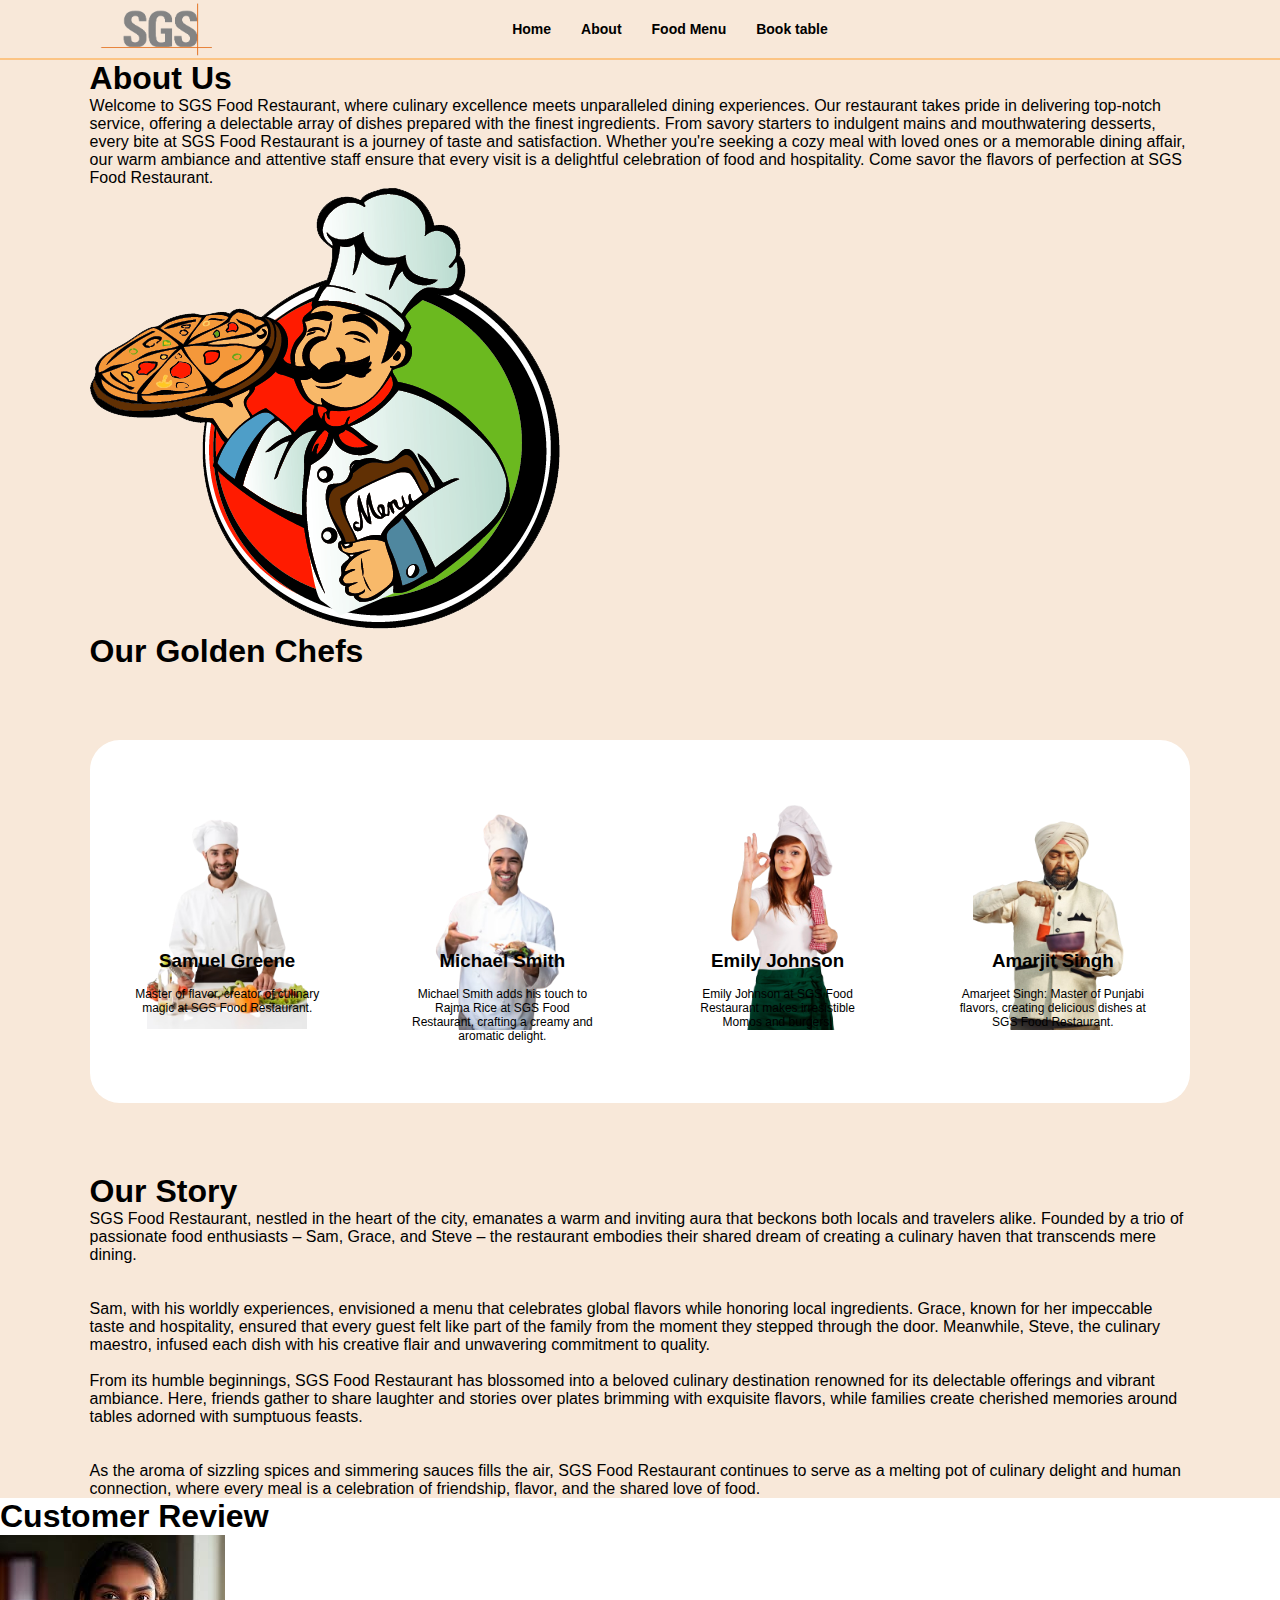
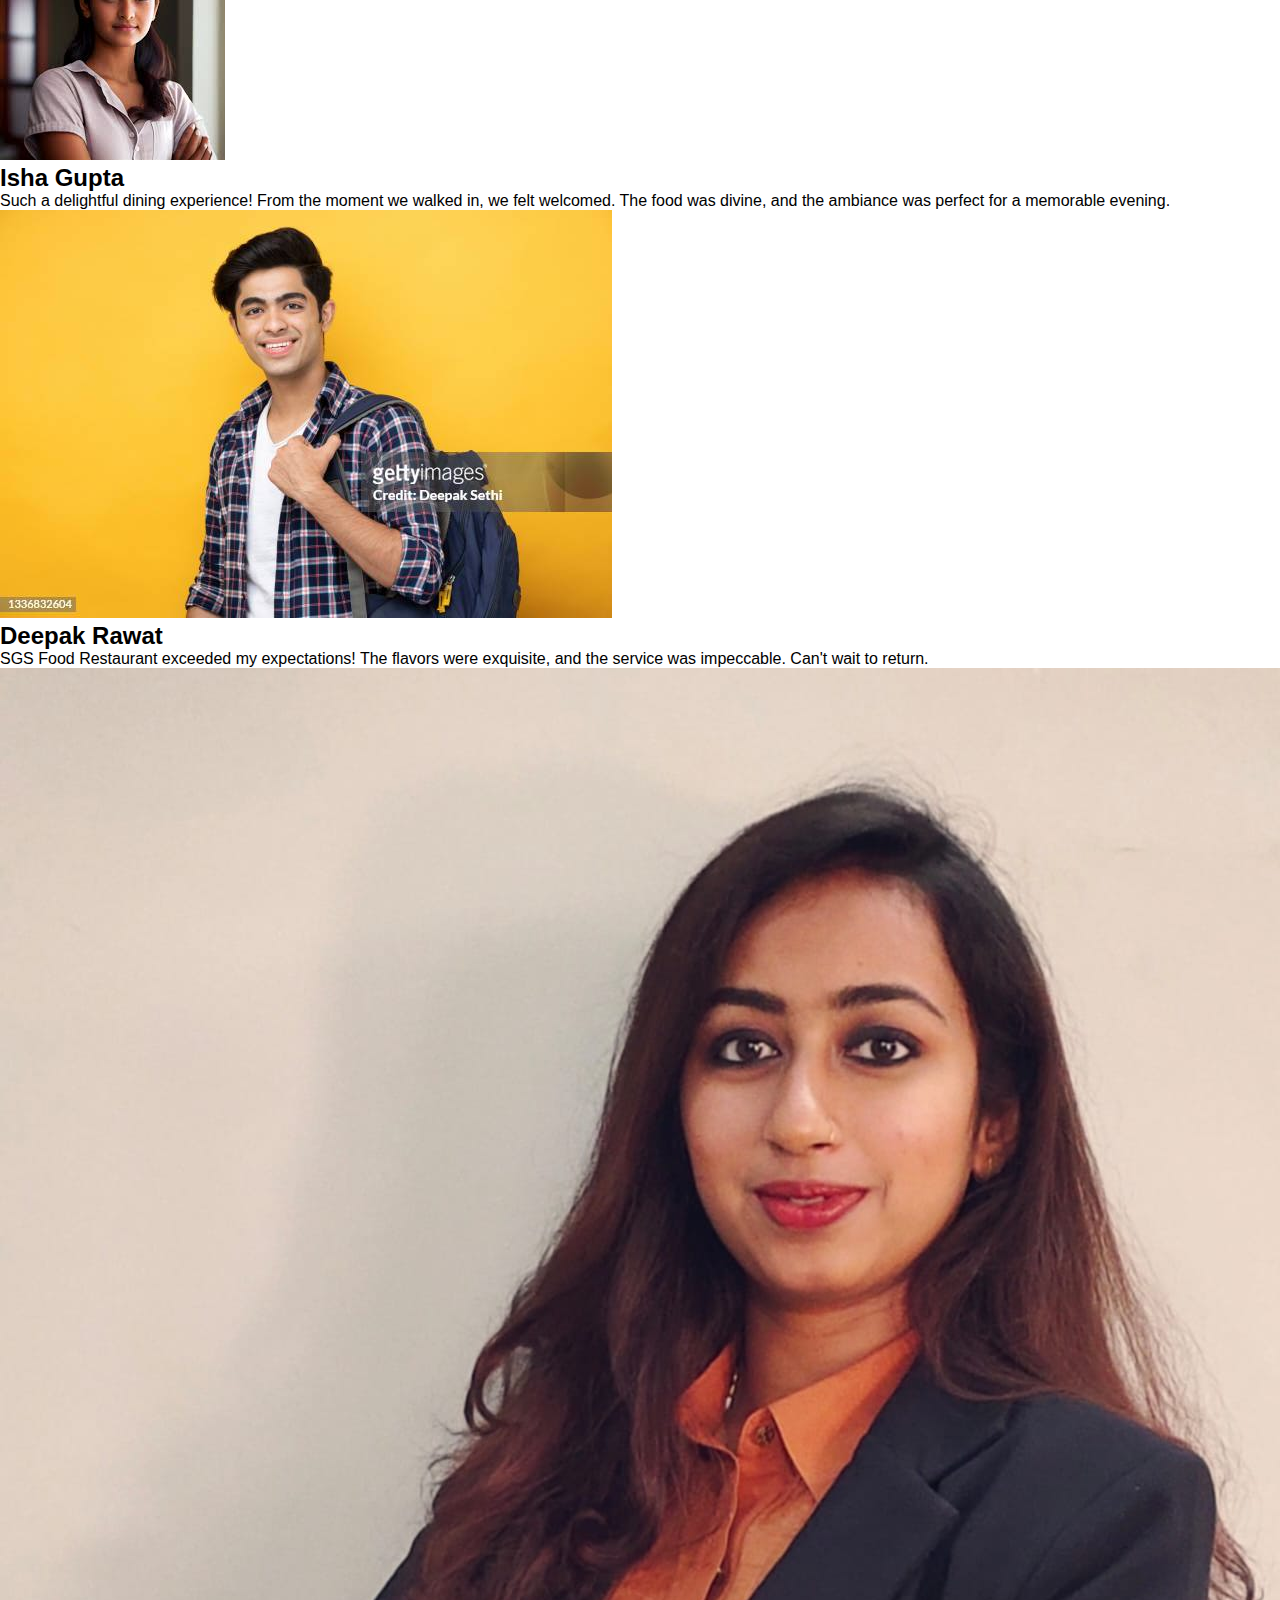
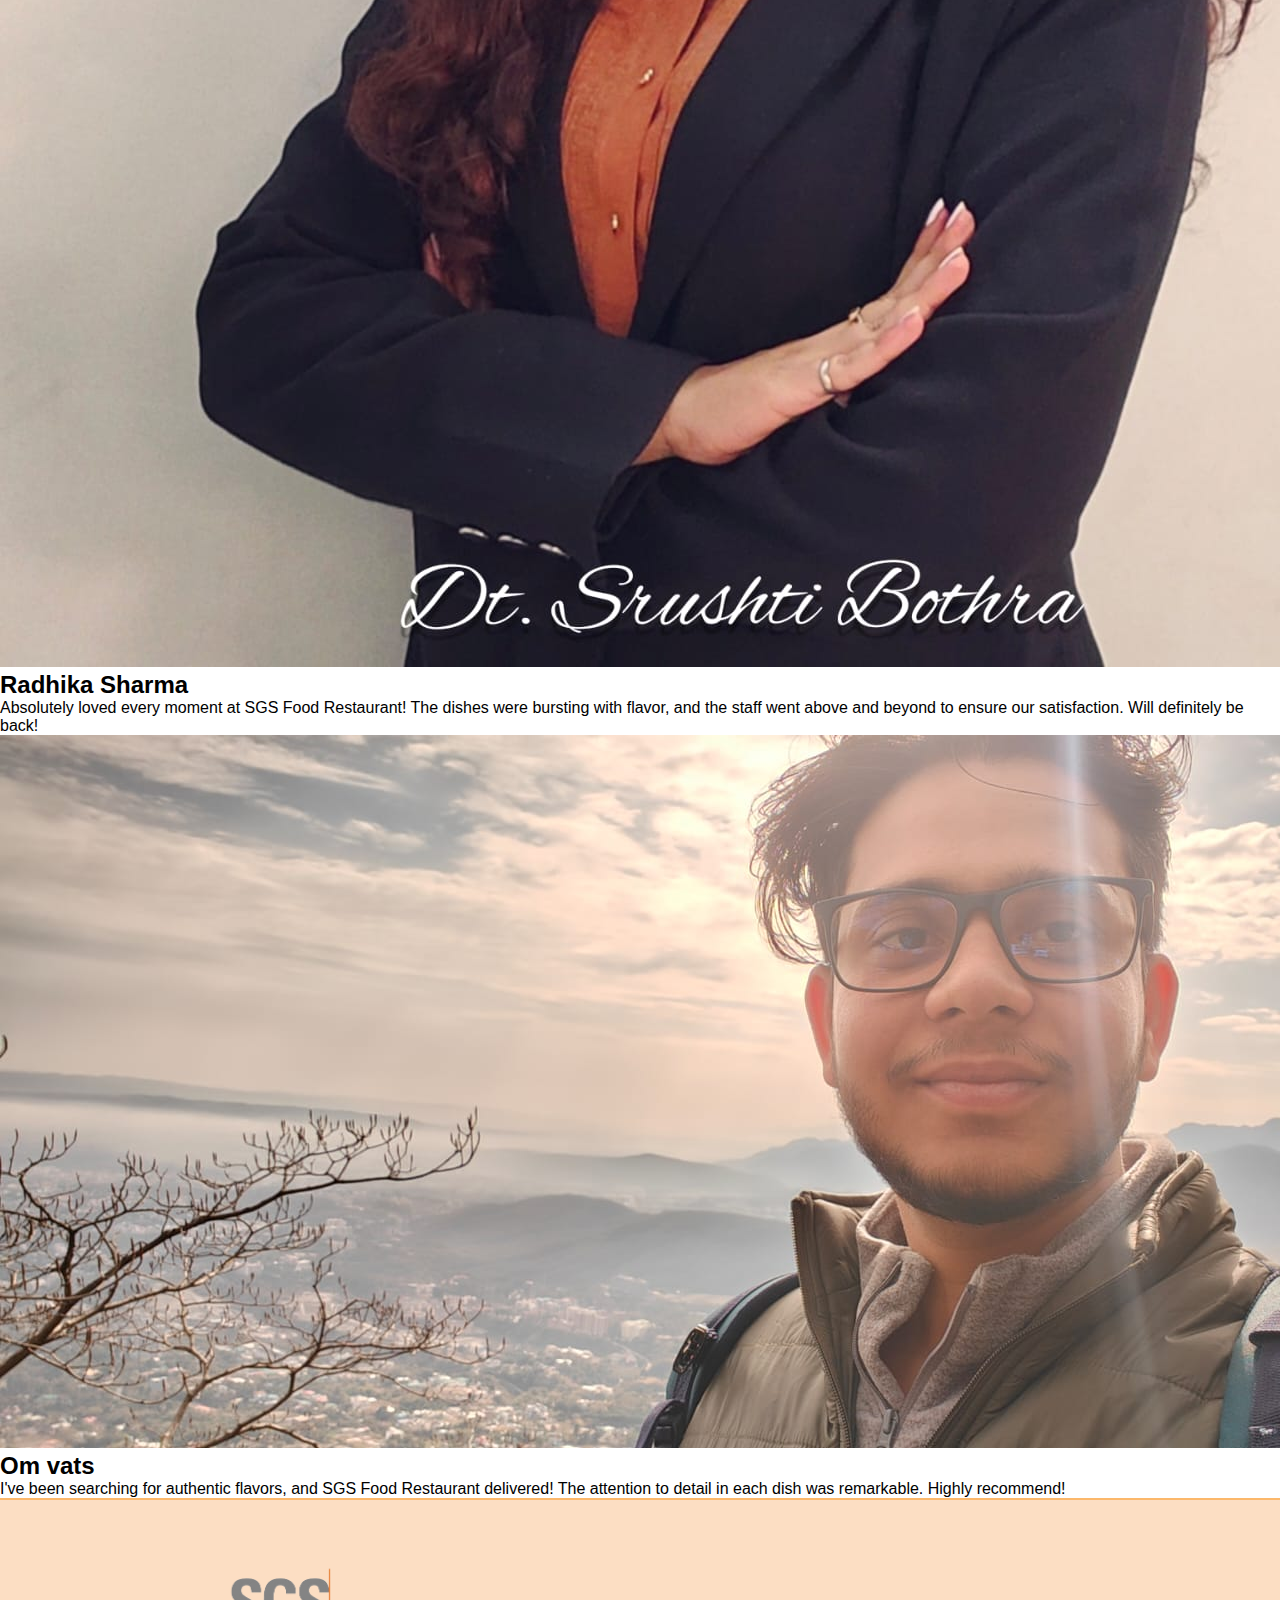
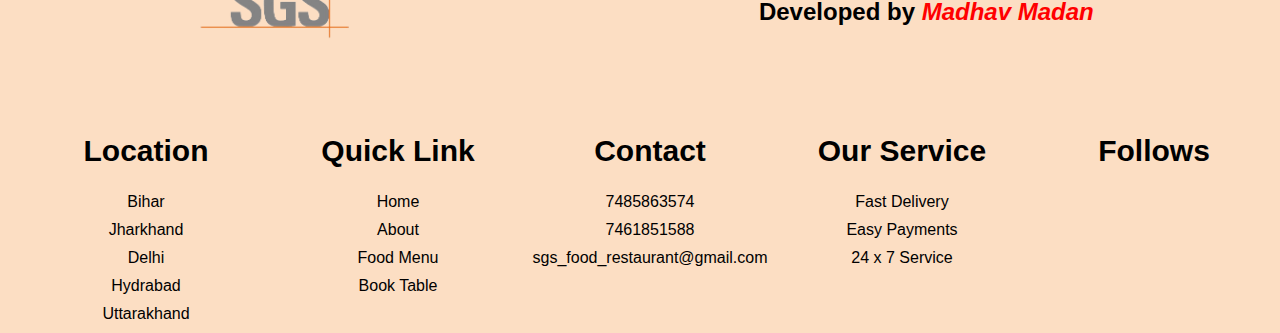
==== About.html @ a0135ab6 "Create About.html" ====
<!DOCTYPE html>
<html lang="en">

<head>
    <link rel="shortcut icon" href="../images/logo1.png" type="image/x-icon">
    <link rel="stylesheet" href="https://cdnjs.cloudflare.com/ajax/libs/font-awesome/6.1.1/css/all.min.css" integrity="sha512-KfkfwYDsLkIlwQp6LFnl8zNdLGxu9YAA1QvwINks4PhcElQSvqcyVLLD9aMhXd13uQjoXtEKNosOWaZqXgel0g==" crossorigin="anonymous" referrerpolicy="no-referrer"
    />
    <link rel="stylesheet" href="style.css">
    <link rel="stylesheet" href="About.css">
    <meta charset="UTF-8">
    <meta http-equiv="X-UA-Compatible" content="IE=edge">
    <meta name="viewport" content="width=device-width, initial-scale=1.0">
    <title>Food Website | About</title>
</head>

<body>
    <!--Header for laptop (start)-->
    <header>
        <div class="header">

            <!--Sign up/Sign in Form-->
            <div class="sign">
                <div class="sign-box">
                    <div class="bar">
                        <i class="fa-solid fa-xmark" id="x-sign-mb"></i>
                    </div>
                    <!-- sign up form  -->
                    <div class="signup">
                        <h3>Sign Up</h3>
                        <form action="#">
                            <label for="fullname">Enter Full Name</label></br>
                            <input type="text" placeholder="Full Name" name="fullname" id=""></br>
                            <label for="email">Enter E-mail</label></br>
                            <input type="email" placeholder="E-mail" name="email" id=""></br>
                            <label for="password">Create Password</label></br>
                            <input type="password" placeholder="Password" name="password" id=""></br>
                            <label for="copassword">Confirm Password</label></br>
                            <input type="password" placeholder="Confirm Password" name="copassword" id=""></br>
                            <input type="submit" value="Sign Up">
                            <p id="to-signin">Already have an account? Sign In</p>
                        </form>
                    </div>
                    <!-- sign in form  -->
                    <div class="signin">
                        <h3>Sign In</h3>
                        <form action="#">
                            <label for="email2">Enter Your E-mail:</label>
                            <input type="email" placeholder="E-mail" name="email2" id="">
                            <label for="password2">Enter Password: </label>
                            <input type="password" placeholder="Password" name="password2" id="">
                            <input type="submit" value="Sign In">
                        </form>
                        <p>Forgot Password?</p>
                        <p id="to-signup">Don't have an account? Sign Up</p>
                    </div>
                </div>
            </div>
            <!--Hidden Header for Mobile/Tablet (start)-->
            <div class="headerbar">
                <div class="account">
                    <ul>
                        <a href="./index.html">
                            <li><i class="fa-solid fa-house-chimney"></i></li>
                        </a>
                        <a href="#">
                            <li><i class="fa-solid fa-magnifying-glass searchicon" id="searchicon1"></i></li>
                        </a>
                        <div class="search" id="searchinput1">
                            <input type="search" name="" id="">
                            <i class="fa-solid fa-magnifying-glass srchicon"></i>
                        </div>
                        <a href="#">
                            <li><i class="fa-solid fa-user" id="user-mb"></i></li>
                        </a>
                    </ul>
                </div>
                <div class="nav">
                    <ul>
                        <a href="./index.html">
                            <li>Home</li>
                        </a>
                        <a href="./About.html">
                            <li>About</li>
                        </a>
                        <a href="./menu.html">
                            <li>Food Menu</li>
                        </a>
                        <a href="./book.html">
                            <li>Book table</li>
                        </a>
                    </ul>
                </div>
            </div>
            <!--Hidden Header for Mobile/Tablet (end)-->
            <div class="logo">
                <img src="../images/se.png" alt="logo">
            </div>
            <!--Bar/cross in header for mobile/tablet (start)-->
            <div class="bar">
                <i class="fa-solid fa-bars"></i>
                <i class="fa-solid fa-xmark" id="hdcross"></i>
            </div>
            <!--Bar/cross in header for mobile/tablet (end)-->
            <div class="nav">
                <ul>
                    <a href="./index.html">
                        <li>Home</li>
                    </a>
                    <a href="./About.html">
                        <li>About</li>
                    </a>
                    <a href="./menu.html">
                        <li>Food Menu</li>
                    </a>
                    <a href="./book.html">
                        <li>Book table</li>
                    </a>
                </ul>
            </div>
            <div class="account">
                <ul>
                    <a href="./index.html">
                        <li><i class="fa-solid fa-house-chimney"></i></li>
                    </a>
                    <a href="#">
                        <li><i class="fa-solid fa-magnifying-glass searchicon" id="searchicon2"></i></li>
                    </a>
                    <div class="search" id="searchinput2">
                        <input type="search" name="" id="">
                        <i class="fa-solid fa-magnifying-glass srchicon"></i>
                    </div>
                    <a href="#">
                        <li><i class="fa-solid fa-user" id="user-lap"></i></li>
                    </a>
                </ul>
            </div>
        </div>
    </header>
    <!--Header for laptop (end)-->

    <!--About-->
    <div class="about">
        <div class="about1">
            <div class="aboutpara">
                <h1>About Us</h1>
                <p>Welcome to SGS Food Restaurant, where culinary excellence meets unparalleled dining experiences. Our restaurant takes pride in delivering top-notch service, offering a delectable array of dishes prepared with the finest ingredients. From savory starters to indulgent mains and mouthwatering desserts, every bite at SGS Food Restaurant is a journey of taste and satisfaction. Whether you're seeking a cozy meal with loved ones or a memorable dining affair, our warm ambiance and attentive staff ensure that every visit is a delightful celebration of food and hospitality. Come savor the flavors of perfection at SGS Food Restaurant.</p>
            </div>
            <div class="aboutimg">
                <img src="../images/about1.png" alt="">
            </div>
        </div>

        <!-- chef's profiles -->
        <div class="about2">
            <h1>Our Golden Chefs</h1>
            <div class="food-items">
                <div class="item">
                    <div>
                        <img src="../images/chef1.png" alt="Food item">
                    </div>
                    <h3>Samuel Greene</h3>
                    <p>Master of flavor, creator of culinary magic at SGS Food Restaurant.</p>
                </div>
                <div class="item">
                    <div>
                        <img src="../images/chef2.png" alt="Food item">
                    </div>
                    <h3>Michael Smith</h3>
                    <p>Michael Smith adds his touch to Rajma Rice at SGS Food Restaurant, crafting a creamy and aromatic delight.</p>
                </div>
                <div class="item">
                    <div>
                        <img src="../images/chef3.png" alt="Food item">
                    </div>
                    <h3>Emily Johnson</h3>
                    <p>Emily Johnson at SGS Food Restaurant makes irresistible Momos and burgers.</p>
                </div>
                <div class="item">
                    <div>
                        <img src="../images/chef4.png" alt="Food item">
                    </div>
                    <h3>Amarjit Singh</h3>
                    <p>Amarjeet Singh: Master of Punjabi flavors, creating delicious dishes at SGS Food Restaurant.</p>
                </div>
            </div>
        </div>
        <!-- Companies stories -->
        <div class="about3">
            <h1>Our Story</h1>
            <p>SGS Food Restaurant, nestled in the heart of the city, emanates a warm and inviting aura that beckons both locals and travelers alike. Founded by a trio of passionate food enthusiasts – Sam, Grace, and Steve – the restaurant embodies their shared dream of creating a culinary haven that transcends mere dining.

                <br><br><br>Sam, with his worldly experiences, envisioned a menu that celebrates global flavors while honoring local ingredients. Grace, known for her impeccable taste and hospitality, ensured that every guest felt like part of the family from the moment they stepped through the door. Meanwhile, Steve, the culinary maestro, infused each dish with his creative flair and unwavering commitment to quality.
                
                <br><br>From its humble beginnings, SGS Food Restaurant has blossomed into a beloved culinary destination renowned for its delectable offerings and vibrant ambiance. Here, friends gather to share laughter and stories over plates brimming with exquisite flavors, while families create cherished memories around tables adorned with sumptuous feasts.
                
                <br><br><br>As the aroma of sizzling spices and simmering sauces fills the air, SGS Food Restaurant continues to serve as a melting pot of culinary delight and human connection, where every meal is a celebration of friendship, flavor, and the shared love of food.</p>
        </div>
    </div>


     <!--Review-->

     <div class="review" id="Review">
        <h1>Customer Review</h1>

        <div class="review_box">
            <div class="review_card">

                <div class="review_profile">
                    <img src="../images/review_1.jpeg">
                </div>

                <div class="review_text">
                    <h2 class="name">Isha Gupta</h2>

                    <div class="review_icon">
                        <i class="fa-solid fa-star"></i>
                        <i class="fa-solid fa-star"></i>
                        <i class="fa-solid fa-star"></i>
                        <i class="fa-solid fa-star"></i>
                        <i class="fa-solid fa-star-half-stroke"></i>
                    </div>

                    <div class="review_social">
                        <i class="fa-brands fa-facebook-f"></i>
                        <i class="fa-brands fa-instagram"></i>
                        <i class="fa-brands fa-twitter"></i>
                        <i class="fa-brands fa-linkedin-in"></i>
                    </div>

                    <p>
                        Such a delightful dining experience! From the moment we walked in, we felt welcomed. The food was divine, and the ambiance was perfect for a memorable evening.
                    </p>

                </div>

            </div>

            <div class="review_card">

                <div class="review_profile">
                    <img src="../images/review_2.jpg">
                </div>

                <div class="review_text">
                    <h2 class="name">Deepak Rawat</h2>

                    <div class="review_icon">
                        <i class="fa-solid fa-star"></i>
                        <i class="fa-solid fa-star"></i>
                        <i class="fa-solid fa-star"></i>
                        <i class="fa-solid fa-star"></i>
                        <i class="fa-solid fa-star-half-stroke"></i>
                    </div>

                    <div class="review_social">
                        <i class="fa-brands fa-facebook-f"></i>
                        <i class="fa-brands fa-instagram"></i>
                        <i class="fa-brands fa-twitter"></i>
                        <i class="fa-brands fa-linkedin-in"></i>
                    </div>

                    <p>SGS Food Restaurant exceeded my expectations! The flavors were exquisite, and the service was impeccable. Can't wait to return.
                    </p>

                </div>

            </div>

            <div class="review_card">

                <div class="review_profile">
                    <img src="../images/review_3.jpg">
                </div>

                <div class="review_text">
                    <h2 class="name">Radhika Sharma</h2>

                    <div class="review_icon">
                        <i class="fa-solid fa-star"></i>
                        <i class="fa-solid fa-star"></i>
                        <i class="fa-solid fa-star"></i>
                        <i class="fa-solid fa-star"></i>
                        <i class="fa-solid fa-star-half-stroke"></i>
                    </div>

                    <div class="review_social">
                        <i class="fa-brands fa-facebook-f"></i>
                        <i class="fa-brands fa-instagram"></i>
                        <i class="fa-brands fa-twitter"></i>
                        <i class="fa-brands fa-linkedin-in"></i>
                    </div>

                    <p>
                        Absolutely loved every moment at SGS Food Restaurant! The dishes were bursting with flavor, and the staff went above and beyond to ensure our satisfaction. Will definitely be back!
                    </p>

                </div>

            </div>

            <div class="review_card">

                <div class="review_profile">
                    <img src="../images/review_4.jpg">
                </div>

                <div class="review_text">
                    <h2 class="name">Om vats</h2>

                    <div class="review_icon">
                        <i class="fa-solid fa-star"></i>
                        <i class="fa-solid fa-star"></i>
                        <i class="fa-solid fa-star"></i>
                        <i class="fa-solid fa-star"></i>
                        <i class="fa-solid fa-star-half-stroke"></i>
                    </div>

                    <div class="review_social">
                        <i class="fa-brands fa-facebook-f"></i>
                        <i class="fa-brands fa-instagram"></i>
                        <i class="fa-brands fa-twitter"></i>
                        <i class="fa-brands fa-linkedin-in"></i>
                    </div>

                    <p>
                        I've been searching for authentic flavors, and SGS Food Restaurant delivered! The attention to detail in each dish was remarkable. Highly recommend!
                    </p>

                </div>

            </div>

        </div>

    </div>



   <!--Footer-->
   <div class="footer">
    <div class="footer-1">
        <div class="logo">
            <img src="../images/se.png" alt="logo">
        </div>
        <div>
        </div>
    </div>
    <div class="footer-2">
        <img src="" alt="">
        <h2>Developed by <em><span style="color: red;">Madhav Madan</span></em></h2>
    </div>
</div>
  <!--Footer-->

  <footer>
    <div class="footer_main">

        <div class="footer_tag">
            <h2>Location</h2>
            <p>Bihar</p>
            <p>Jharkhand</p>
            <p>Delhi</p>
            <p>Hydrabad</p>
            <p>Uttarakhand</p>
        </div>

        <div class="footer_tag">
            <h2>Quick Link</h2>
            <p>Home</p>
            <p>About</p>
            <p> Food Menu</p>
            <p>Book Table</p>
        </div>

        <div class="footer_tag">
            <h2>Contact</h2>
            <p>7485863574</p>
            <p>7461851588</p>
            <p>sgs_food_restaurant@gmail.com</p>
        </div>

        <div class="footer_tag">
            <h2>Our Service</h2>
            <p>Fast Delivery</p>
            <p>Easy Payments</p>
            <p>24 x 7 Service</p>
        </div>

        <div class="footer_tag">
            <h2>Follows</h2>
            <a href="https://www.facebook.com/madhav.jha.9615566?mibextid=ZbWKwL"><i class="fa-brands fa-facebook-f"></i></a>
            <a href="https://twitter.com/MADHAV62761349"><i class="fa-brands fa-twitter"></i></a>
            <a href="https://www.linkedin.com/in/sgs2006/"><i class="fa-brands fa-linkedin-in"></i></a>
            <a href="https://github.com/MadhavMadan336"><i class="fa-brands fa-github"></i></a>
            <a href="https://www.instagram.com/sgs2006/"><i class="fa-brands fa-instagram"></i></a>

        </div>
    </div>
    
</footer>
    <script src="app.js"></script>
</body>

</html>
---- style.css ----
* {
    margin: 0;
    padding: 0;
    box-sizing: border-box;
    list-style: none;
    text-decoration: none;
    color: black;
    font-family: Verdana, Geneva, Tahoma, sans-serif;
}

body {
    overflow-x: hidden;
}

.headerbar {
    display: none;
    /* headerbar is hidden */
}

.searchicon {
    display: block;
}

.bar {
    font-size: 18px;
    display: none;
}


/* Header for laptop (start) */

.header {
    display: flex;
    justify-content: space-between;
    align-items: center;
    height: 60px;
    padding: 0 7vw;
    background-color: rgb(248, 232, 217);
    border-bottom: 2px solid rgb(252, 196, 132);
    box-shadow: 0 2px 20px rgb(253, 124, 124);
}

.header ul {
    display: flex;
    align-items: center;
}

.header ul li:hover {
    color: rgb(253, 57, 8);
}

.header ul li i:hover {
    color: rgb(253, 57, 8);
}

.nav ul li {
    padding: 0 15px;
    font-size: 14px;
    font-weight: bold;
}

.account {
    flex: 0.1;
}

.account ul {
    display: flex;
    justify-content: end;
}

.account ul li {
    padding: 0 15px;
    font-size: 18px;
}

.logo img {
    width: 150px;
}

.bar i:hover {
    color: rgb(253, 57, 8);
}

.search {
    width: 200px;
    display: none;
    justify-content: center;
}

.search input {
    width: 100%;
    outline: none;
    border: none;
    padding: 5px;
}

.srchicon {
    display: block;
    background-color: rgb(255, 210, 210);
    padding: 4px 5px;
    cursor: pointer;
}


/* Home page  */

.home,
.about,
.menu {
    background-color: rgb(248, 232, 217);
    padding: 0 7vw;
}


/* section 1 */

.main_slide {
    display: flex;
    align-items: center;
    flex-wrap: wrap-reverse;
}

.main_slide div:nth-child(2) {
    flex: 1;
    display: flex;
    justify-content: center;
    padding-top: 40px;
}

.main_slide div:nth-child(1) {
    padding-top: 20px;
    flex: 1;
    font-size: 30px;
}

.main_slide div:nth-child(1) p {
    font-size: 13px;
    padding: 20px 0;
}

.main_slide div:nth-child(1) span {
    color: rgb(253, 57, 8);
    text-decoration: underline;
    text-underline-offset: 10px;
    text-decoration-color: rgb(253, 176, 34);
}


/* Button CSS */

.red_btn {
    cursor: pointer;
    margin-top: 20px;
    width: 160px;
    font-weight: bold;
    color: white;
    line-height: 50px;
    background-color: rgb(253, 77, 8);
    border-radius: 5px;
    border: 1px solid rgb(253, 77, 8);
    box-shadow: 0 10px 15px rgb(250, 120, 69);
    transition: all 0.2s;
}

.red_btn i {
    color: white;
}

.red_btn:hover {
    background-color: white;
    box-shadow: 0 2px 15px rgb(250, 120, 69);
    border: 1px solid rgb(253, 77, 8);
    color: rgb(253, 77, 8);
}

.red_btn:hover i {
    color: rgb(253, 77, 8);
}

.white_btn {
    cursor: pointer;
    margin-top: 20px;
    width: 160px;
    font-weight: bold;
    color: rgb(253, 77, 8);
    line-height: 50px;
    border: 1px solid rgb(253, 77, 8);
    background-color: white;
    border-radius: 5px;
    box-shadow: 0 2px 15px rgb(250, 120, 69);
    transition: all 0.2s;
}

.white_btn:hover {
    color: white;
    background-color: rgb(253, 77, 8);
    box-shadow: 0 10px 15px rgb(250, 120, 69);
}


/* Section 2 */

.food-items {
    margin: 70px 0;
    padding: 20px 0;
    background-color: white;
    border-radius: 30px;
    display: flex;
    justify-content: space-around;
    flex-wrap: wrap;
}

.item {
    width: 250px;
    padding: 30px;
    text-align: center;
}

.item div {
    height: 160px;
}

.item img {
    width: 160px;
    margin-bottom: 15px;
}

.item p {
    font-size: 12px;
    margin-top: 15px;
    margin-bottom: 10px;
}

/* .item .red_btn {
    width: 120px;
    line-height: 35px;
} */

.item .white_btn {
    width: 120px;
    line-height: 35px;
}


/* Section 3 */

.main_slide2 {
    margin: 80px 0;
    display: flex;
    flex-wrap: wrap;
    justify-content: space-between;
    align-items: center;
}

.foodimg {
    flex: 0.5;
}

.foodimg img {
    max-width: 500px;
    width: 45vw;
}

.question {
    flex: 0.5;
    flex-direction: column;
    margin-left: 40px;
}

.question h2 {
    font-size: 35px;
    margin-bottom: 15px;
}

.q-ans {
    display: flex;
    justify-content: flex-start;
    align-items: center;
    padding: 15px 0;
    cursor: pointer;
}

.q-ans div:first-child {
    padding: 10px;
    border-radius: 50%;
    height: 65px;
    text-align: center;
    background-color: white;
    margin-right: 20px;
}

.q-ans img {
    width: 45px;
}

.q-ans div:nth-child(2) {
    display: flex;
    flex-direction: column;
}

.q-ans div:nth-child(2) p {
    margin-top: 10px;
    font-size: 13px;
}


/* Section 4 */

.main_slide3 {
    display: flex;
    flex-direction: column;
    align-items: center;
    width: 100%;
    position: relative;
    z-index: 1;
}

.main_slide3 .fav-head {
    text-align: center;
    width: 450px;
    margin-bottom: 30px;
}

.main_slide3 .fav-head h3 {
    font-size: 30px;
    padding: 20px 0;
}

.main_slide3 .fav-head p {
    font-size: 13px;
    text-align: center;
}

.main_slide3 .fav-food {
    margin: 30px 0;
    display: flex;
    flex-wrap: wrap;
    justify-content: space-evenly;
    width: 90%;
}

.main_slide3 .fav-food .item {
    background-color: white;
    border-radius: 5px;
    margin-bottom: 30px;
    box-shadow: 0 2px 10px rgba(119, 119, 119, 0.438);
}

.main_slide3 .fav-food .item {
    width: 220px;
    padding: 15px;
    padding-top: 20px;
    text-align: center;
    cursor: pointer;
}

.main_slide3 .fav-food .item div {
    height: 160px;
    margin-bottom: 15px;
}

.main_slide3 .fav-food .item img {
    width: 160px;
    margin-bottom: 15px;
}

.main_slide3 .fav-price {
    color: red;
    font-weight: bold;
    font-size: 15px;
}

.main_slide3 .dsgn {
    background-color: rgb(255, 214, 176);
    height: 50%;
    width: 100%;
    position: absolute;
    z-index: -1;
    bottom: 0;
    border-radius: 10px;
}


/* Section 5 */

.main_slide4 {
    margin-top: 270px;
    display: flex;
    flex-wrap: wrap-reverse;
}

.main_slide4 .chef-feed {
    flex: 0.5;
    margin-top: 30px;
}

.main_slide4 .chef {
    flex: 0.5;
    text-align: right;
}

.main_slide4 .chef img {
    margin-top: -130px;
    width: 50vw;
    max-width: 490px;
}

.main_slide4 .chef-feed h2 {
    font-size: 32px;
    margin-bottom: 25px;
}

.main_slide4 .chef-feed p {
    font-size: 14px;
    line-height: 20px;
    margin-bottom: 10px;
}

.main_slide4 .chef-detail {
    margin-top: 20px;
    display: flex;
    margin: 25px 0;
    align-items: center;
}

.main_slide4 .chef-detail img {
    width: 50px;
    border-radius: 50%;
    margin-right: 15px;
    border: 4px solid white;
}

.main_slide4 .chef-detail h6 {
    font-size: 14px;
}

.main_slide4 .chef-detail p {
    font-size: 11px;
    color: red;
}

.main_slide4 .chef-vic {
    display: flex;
    align-items: center;
    padding: 25px 20px;
    background-color: rgb(255, 219, 185);
    border-radius: 0 100px 0 0;
    margin-top: 40px;
    width: 100%;
}

.main_slide4 .chef-vic div {
    display: flex;
    align-items: center;
    margin-right: 20px;
    flex: 0.5;
    height: 27px;
    overflow: hidden;
}

.main_slide4 .chef-vic div i,
.main_slide4 .chef-vic div h4 {
    font-size: 27px;
    margin-right: 8px;
}

.main_slide4 .chef-vic div h4 {
    color: red;
}

.main_slide4 .chef-vic div p {
    font-size: 11px;
    padding-top: 8px;
    line-height: 13px;
}


/* Section 6 */

.letter {
    display: flex;
    flex-wrap: wrap;
    justify-content: space-between;
    align-items: center;
    padding: 100px 0;
}

.letter-head {
    flex: 0.5;
}

.letter-head h2 {
    font-size: 30px;
}

.letter-head span {
    color: red;
}

.letter-input {
    width: 100%;
    margin-top: 20px;
    display: flex;
    flex: 0.5;
}

.letter-input div {
    width: 70%;
    display: flex;
    align-items: center;
    background-color: rgb(255, 219, 185);
}

.letter-input input {
    font-size: 15px;
    padding: 10px;
    outline: none;
    width: 100%;
    border: none;
    background-color: rgb(255, 219, 185);
}

.letter-input .red_btn {
    margin: 0;
    font-size: 18px;
    box-shadow: none;
    border-radius: 0 10px 10px 0;
}


/* Footer Start here  */

.footer {
    padding: 60px 0;
    border-top: 2px solid rgb(252, 184, 107);
    background-color: rgb(252, 222, 195);
    display: flex;
    flex-wrap: wrap;
    justify-content: space-around;
    align-items: center;
}

.footer-1 .logo img {
    width: 200px;
}

.footer-1 p {
    cursor: pointer;
    font-size: 14px;
    padding: 2px;
    color: rgb(255, 137, 2);
}

.footer-2 {
    text-align: center;
    cursor: pointer;
}

.footer-2 h2 {
    font-family: 'Franklin Gothic Medium', 'Arial Narrow', Arial, sans-serif;
}

.footer-2 img {
    width: 50px;
    margin-bottom: 15px;
}


/* Signup/signin Form */

.sign {
    position: fixed;
    z-index: 100;
    top: 0;
    left: 0;
    right: 0;
    bottom: 0;
    backdrop-filter: blur(8px);
    display: none;
    justify-content: space-around;
    align-items: center;
}

.sign-box {
    transition: all 0.4s;
    background-color: white;
    max-width: 500px;
    width: 500px;
    border-radius: 20px;
    padding: 35px;
    transform: scale(0);
}

.sign-box h3 {
    text-align: center;
    font-size: 28px;
    color: rgb(255, 72, 0);
    padding-bottom: 20px;
}

.sign-box form input {
    padding: 5px;
    margin-top: 5px;
    margin-bottom: 15px;
    width: 100%;
    font-size: 14px;
    outline: none;
}

.sign-box .signin form input {
    margin-bottom: 20px;
}

.sign-box .signin form input:last-of-type {
    margin-top: 20px;
}

.sign-box form input:last-of-type {
    background-color: rgb(253, 128, 78);
    color: white;
    border: none;
    cursor: pointer;
    font-size: 18px;
    font-weight: 500;
    border-radius: 5px;
    line-height: 30px;
    outline: none;
    margin-bottom: 30px;
}

.sign-box form input:last-of-type:hover {
    background-color: rgb(253, 99, 38);
}

.sign-box form label {
    font-size: 16px;
    font-weight: bold;
    color: rgb(46, 46, 46);
    font-family: 'Franklin Gothic Medium', 'Arial Narrow', Arial, sans-serif;
}

.sign-box p {
    font-size: 13px;
    color: rgb(252, 30, 30);
    cursor: pointer;
    margin-bottom: 5px;
    text-align: center;
}

.sign-box p:hover {
    text-decoration: underline;
}

.sign .bar {
    display: block;
    position: fixed;
    top: 30px;
    right: 50px;
    font-size: 30px;
    cursor: pointer;
}

.signin {
    display: none;
}


/*Book table page CSS*/

.table {
    width: 100%;
    height: 100vh;
    background-position: center;
    background-repeat: no-repeat;
    background: url(../images/1st.png);
}

.table .sign {
    height: 100%;
    width: 100%;
    position: relative;
    display: block;
    backdrop-filter: blur(8px);
    display: flex;
    justify-content: center;
    align-items: center;
}

.table .sign-box {
    background-color: white;
    max-width: 500px;
    width: 500px;
    border-radius: 20px;
    padding: 35px;
    padding-bottom: 10px;
    transform: scale(1);
    box-shadow: 0 0 10px rgba(32, 32, 32, 0.384);
}

.table .signup h3 {
    text-align: left;
}


/* Food menu page CSS*/

.menu1 {
    padding: 100px 0;
    padding-top: 50px;
}

.menu h1 {
    font-size: 3rem;
    font-family: cursive;
    text-align: center;
    padding: 30px;
    padding-top: 20px;
}

.menu .fav-food {
    display: flex;
    justify-content: space-around;
    flex-wrap: wrap;
}

.menu .item {
    background-color: white;
    padding: 0;
    border-radius: 20px;
    overflow: hidden;
    height: 280px;
    margin-top: 40px;
    margin-bottom: 20px;
    transition: all 0.5s;
    box-shadow: 0 2px 5px rgb(53, 0, 0);
    cursor: pointer;
}

.menu .item div {
    width: 100%;
}

.menu .item:hover {
    transform: scale(1.05);
    box-shadow: 0 5px 10px rgb(53, 0, 0);
}

.menu .item div img {
    width: 100%;
    height: 100%;
    object-fit: cover;
}

.menu .item h3 {
    padding: 15px;
    padding-bottom: 0px;
}

.menu .item p {
    font-size: 12px;
    padding: 0 15px;
    margin-top: 10px;
    margin-bottom: 5px;
    text-align: left;
}

.menu .item .fav-price {
    font-size: 17px;
    color: red;
    padding-bottom: 10px;
    text-align: right;
    margin: 5px 0;
    font-weight: bold;
}


/* CSS code for Tablet */

@media only screen and (max-width: 768px) {
    .header .nav,
    .header .account {
        display: none;
        /* header for laptop hidden */
    }
    .search {
        width: 60vw;
    }
    .bar {
        display: block;
        cursor: pointer;
    }
    /* Hidden headerbar  */
    .headerbar {
        overflow: hidden;
        transition: right 0.5s;
        display: flex;
        flex-direction: column;
        position: fixed;
        top: 0;
        width: 100%;
        right: -100%;
        background-color: rgb(252, 231, 216);
        height: 100vh;
    }
    .headerbar .nav,
    .headerbar .account {
        display: block;
        font-size: 18px;
    }
    .bar .fa-xmark {
        display: none;
        cursor: pointer;
        top: 20px;
        right: 5vw;
        position: absolute;
        font-size: 25px;
    }
    .headerbar .nav ul {
        flex-direction: column;
        margin-top: 10px;
        text-align: center;
    }
    .headerbar .nav li {
        width: 96vw;
        margin: 10px 0;
        padding: 15px 30px;
        box-shadow: 0 2px 15px rgb(253, 193, 169);
        font-size: 15px;
        margin-top: 5px;
        transition: all 0.7s;
    }
    .headerbar .account {
        line-height: 40px;
        margin-top: 60px;
        background-color: rgb(252, 210, 182);
        padding: 15px;
    }
    .headerbar .account ul {
        justify-content: space-between;
    }
    /* Section 3 */
    .foodimg {
        flex: 1;
        text-align: center;
        margin-bottom: 20px;
    }
    .foodimg img {
        width: 70vw;
    }
    .question {
        flex: 1;
        margin-top: 30px;
    }
    .question h2 {
        font-size: 25px;
    }
    .q-ans div:nth-child(2) p {
        font-size: 11px;
    }
    /* Section 4 */
    .main_slide3 {
        margin-top: 100px;
    }
    .main_slide3 .dsgn {
        height: 60%;
    }
    .main_slide3 .fav-head {
        width: 80%;
        margin-bottom: 20px;
    }
    /* Section 5 */
    .main_slide4 {
        margin-top: 150px;
    }
    .main_slide4 .chef-feed {
        flex: 1;
    }
    .main_slide4 .chef {
        flex: 1;
        text-align: center;
        margin-bottom: 40px;
    }
    .main_slide4 .chef img {
        width: 80vw;
    }
    /* Section 6 */
    .letter-head h2 {
        font-size: 20px;
    }
    .letter-input input {
        font-size: 12px;
        padding: 15px;
        width: 50vw;
    }
    .letter-input .red_btn {
        line-height: 40px;
        width: 120px;
        font-size: 12px;
    }
    /* Footer  */
    .footer .footer-1 div {
        margin: 0;
    }
    .footer div {
        margin-bottom: 40px;
    }
    /* Signup/signin form  */
    .sign-box h3 {
        text-align: left;
        margin-bottom: 25px;
    }
    #x-sign-mb {
        display: block;
        position: absolute;
        top: 10px;
        right: 0;
    }
    .sign-box form input:last-of-type:active {
        background-color: rgb(253, 99, 38);
    }
}


/* CSS code for Mobile  */

@media only screen and (max-width: 550px) {
    /* Header  */
    .headerbar .nav li {
        width: 96vw;
    }
    .headerbar {
        width: 100%;
        right: -100%;
    }
    .search {
        width: 60vw;
    }
    /* Section 1 */
    .main_slide div:nth-child(1) {
        font-size: 18px;
    }
    .main_slide div:nth-child(1) p {
        padding-top: 5px;
        margin: 10px 0;
        font-size: 11px;
    }
    /* Button  */
    .red_btn {
        margin-top: 10px;
        width: 120px;
        line-height: 30px;
        font-size: 12px;
        padding: 0 10px;
    }
    .main_slide div:nth-child(1) span {
        text-underline-offset: 5px;
    }
    .main_slide div:nth-child(2) img {
        width: 70vw;
    }
    /* Section 2 */
    .food-items {
        padding: 10px 0;
    }
    .item {
        width: 60%;
        padding: 30px 5px;
    }
    .item h3 {
        font-size: 20px;
        margin-bottom: 5px;
    }
    /* Section 4 */
    .main_slide3 .fav-head {
        width: 100%;
    }
    .main_slide3 .fav-head h3 {
        font-size: 25px;
    }
    .main_slide3 .fav-head p {
        font-size: 11px;
    }
    .main_slide3 .dsgn {
        display: none;
    }
    /* Section 5 */
    .main_slide4 .chef-vic div p {
        display: none;
    }
    /* Section 6 */
    .letter {
        justify-content: center;
    }
    .letter-head {
        flex: 1;
        text-align: center;
    }
    
    /* Footer  */
    .footer div:last-child {
        margin-bottom: 0;
    }
    .footer {
        padding-bottom: 25px;
    }
    .footer-2 h2 {
        font-size: 20px;
    }
    /* signup form  */
    .sign {
        padding: 5vw;
    }
    .sign-box {
        width: 80vw;
        border-radius: 20px;
        padding: 25px;
        padding-bottom: 30px;
    }
    .sign-box h3 {
        text-align: left;
        font-size: 24px;
        padding-top: 15px;
        padding-bottom: 10px;
    }
    .sign-box form input {
        font-size: 12px;
    }
    .sign-box .signin form input:last-of-type {
        margin-top: 15px;
    }
    .sign-box form label {
        font-size: 14px;
    }
    /*food menu page*/
    .menu1 {
        padding-top: 20px;
        padding-bottom: 30px;
    }
    .menu h1 {
        font-size: 2.5rem;
    }
    .menu .item {
        margin-top: 20px;
        margin-bottom: 20px;
        height: auto;
        width: 85%;
    }
    .menu .item div {
        width: 100%;
    }
    .menu .item h3 {
        padding: 15px;
        text-align: left;
        padding-bottom: 0px;
    }
    .menu .item p {
        font-size: 10px;
        padding: 0 15px;
        margin-top: 5px;
    }
    .menu .item .fav-price {
        font-size: 13px;
        color: red;
        padding-bottom: 15px;
    }
    .menu .item:hover {
        transform: scale(1);
        box-shadow: 0 2px 5px rgb(252, 210, 182);
    }
}

/*Footer*/
footer{
    width: 100%;
    padding: 30px 0 0 20px;
    background: rgb(252, 222, 195);
}

footer .footer_main{
    display: grid;
    grid-template-columns: 1fr 1fr 1fr 1fr 1fr;
}

footer .footer_main .footer_tag{
    text-align: center;
}

footer .footer_main .footer_tag h2{
    color: #000;
    margin-bottom: 25px;
    font-size: 30px;
}

footer .footer_main .footer_tag p{
    margin: 10px 0;
}

footer .footer_main .footer_tag i{
    margin: 0 5px;
    cursor: pointer;
}

footer .footer_main .footer_tag i:hover{
    color: #07a7f1;
}

::-webkit-scrollbar{
    width: 13px;
}

::-webkit-scrollbar-track{
    border-radius: 15px;
    box-shadow: inset 0 0 5px rgba(0,0,0,0.5);
}

::-webkit-scrollbar-thumb{
    background: #01b1f7;
    border-radius: 15px;
}
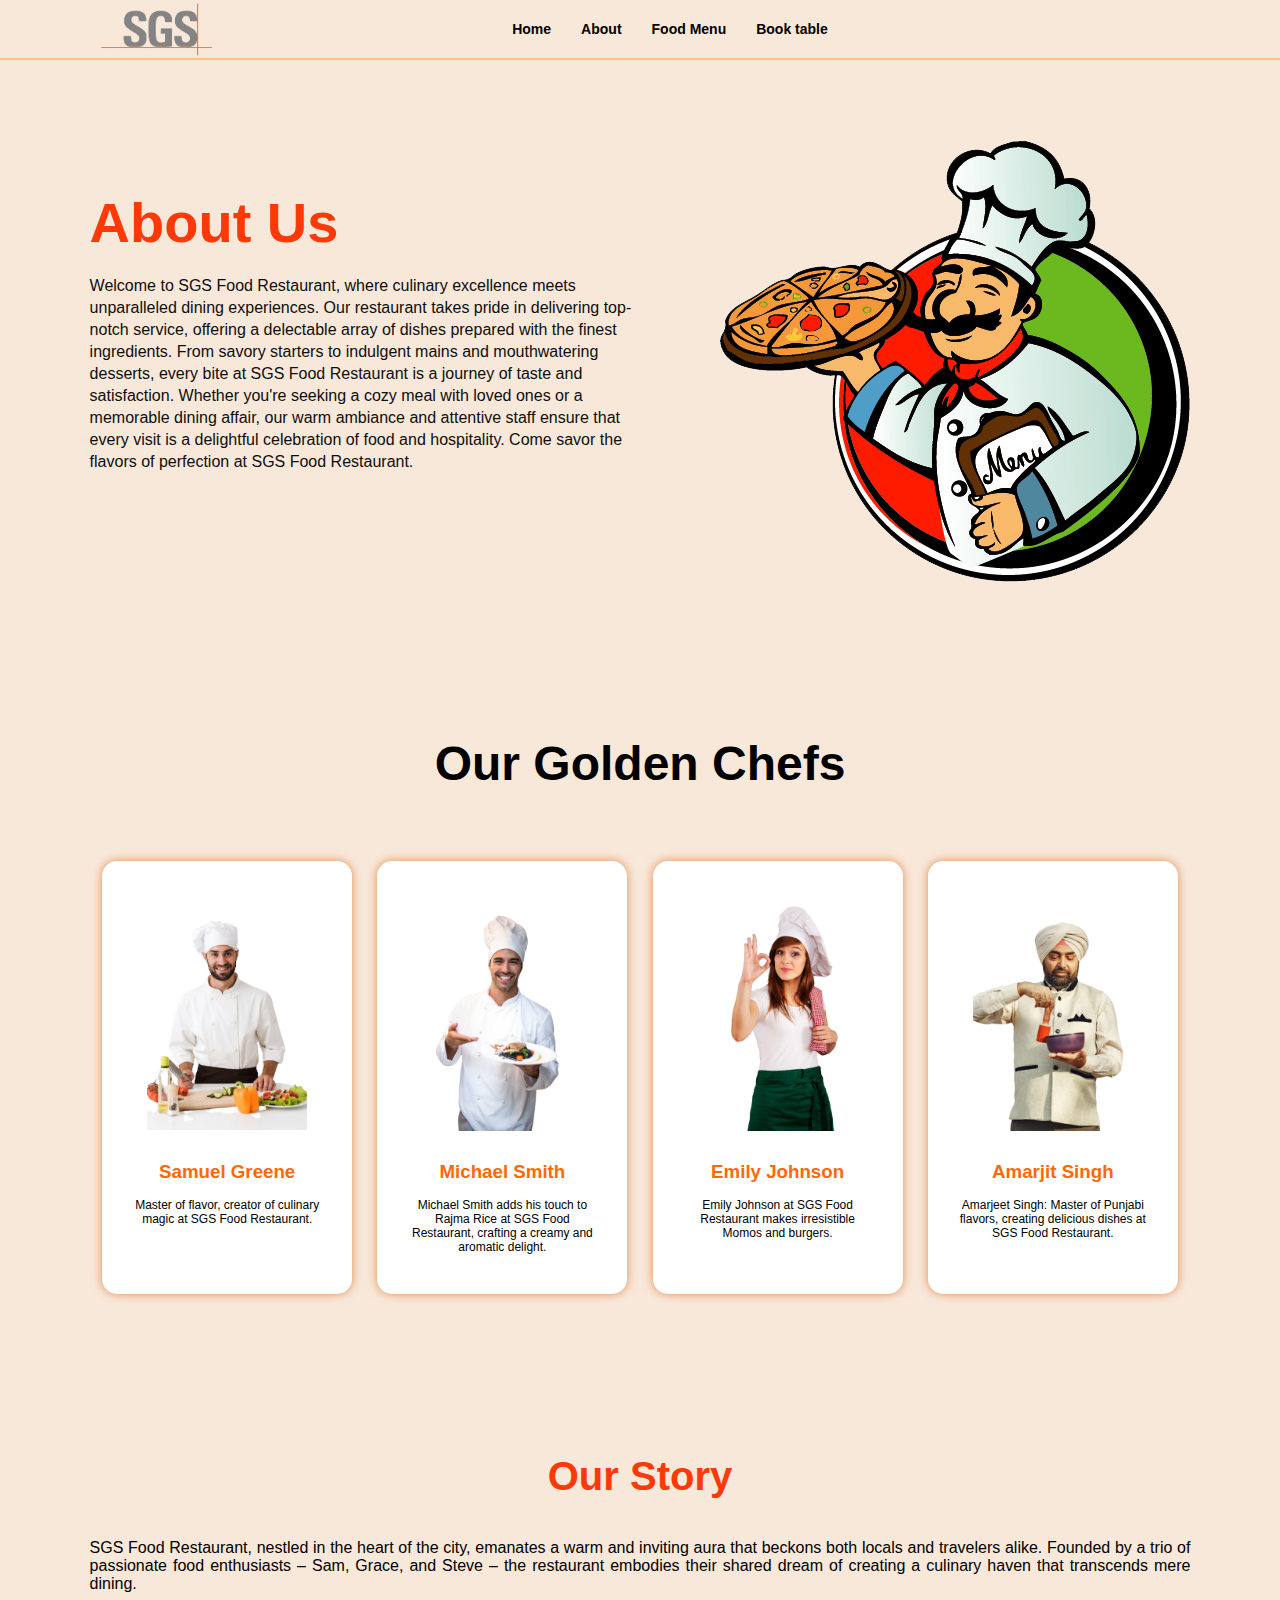
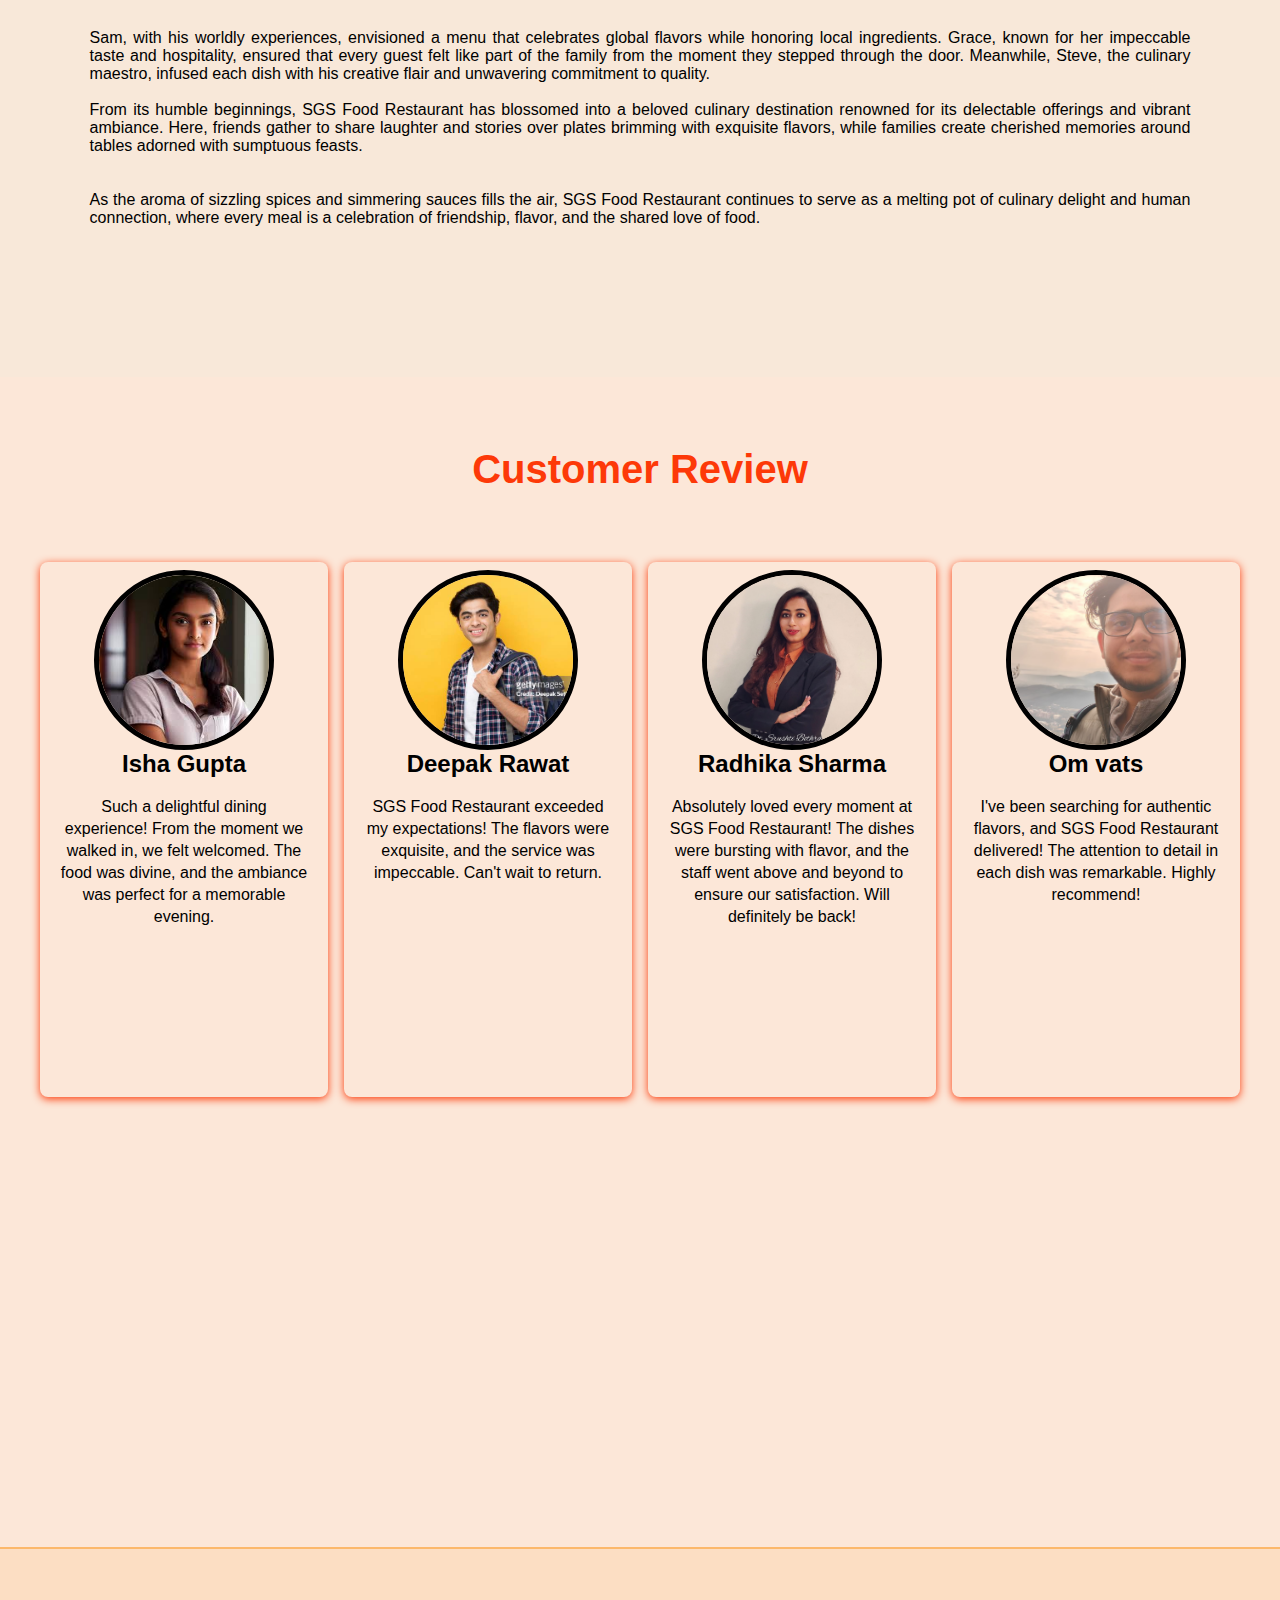
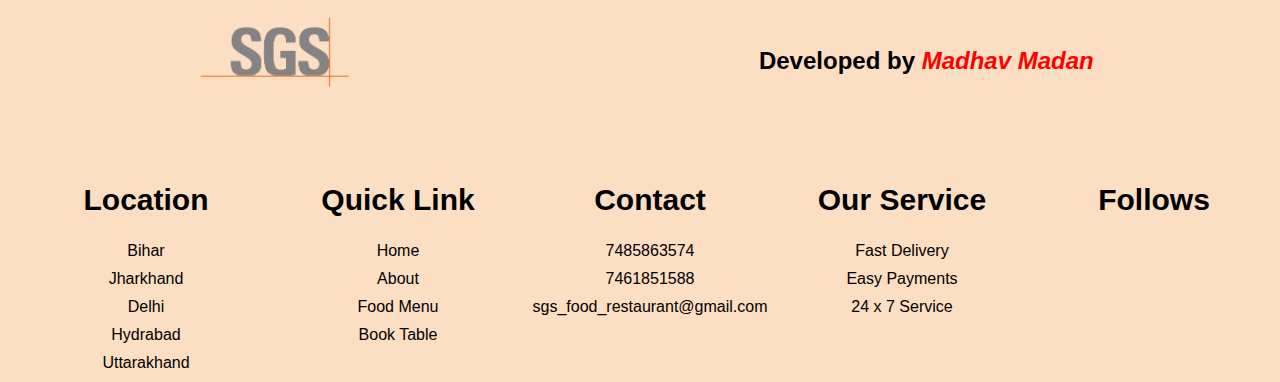
==== commit b7214e0a: "Update About.html" ====
--- a/About.html
+++ b/About.html
@@ -2,7 +2,7 @@
 <html lang="en">
 
 <head>
-    <link rel="shortcut icon" href="../images/logo1.png" type="image/x-icon">
+    <link rel="shortcut icon" href="./images/logo1.png" type="image/x-icon">
     <link rel="stylesheet" href="https://cdnjs.cloudflare.com/ajax/libs/font-awesome/6.1.1/css/all.min.css" integrity="sha512-KfkfwYDsLkIlwQp6LFnl8zNdLGxu9YAA1QvwINks4PhcElQSvqcyVLLD9aMhXd13uQjoXtEKNosOWaZqXgel0g==" crossorigin="anonymous" referrerpolicy="no-referrer"
     />
     <link rel="stylesheet" href="style.css">
@@ -93,7 +93,7 @@
             </div>
             <!--Hidden Header for Mobile/Tablet (end)-->
             <div class="logo">
-                <img src="../images/se.png" alt="logo">
+                <img src="./images/se.png" alt="logo">
             </div>
             <!--Bar/cross in header for mobile/tablet (start)-->
             <div class="bar">
@@ -146,7 +146,7 @@
                 <p>Welcome to SGS Food Restaurant, where culinary excellence meets unparalleled dining experiences. Our restaurant takes pride in delivering top-notch service, offering a delectable array of dishes prepared with the finest ingredients. From savory starters to indulgent mains and mouthwatering desserts, every bite at SGS Food Restaurant is a journey of taste and satisfaction. Whether you're seeking a cozy meal with loved ones or a memorable dining affair, our warm ambiance and attentive staff ensure that every visit is a delightful celebration of food and hospitality. Come savor the flavors of perfection at SGS Food Restaurant.</p>
             </div>
             <div class="aboutimg">
-                <img src="../images/about1.png" alt="">
+                <img src="./images/about1.png" alt="">
             </div>
         </div>
 
@@ -156,28 +156,28 @@
             <div class="food-items">
                 <div class="item">
                     <div>
-                        <img src="../images/chef1.png" alt="Food item">
+                        <img src="./images/chef1.png" alt="Food item">
                     </div>
                     <h3>Samuel Greene</h3>
                     <p>Master of flavor, creator of culinary magic at SGS Food Restaurant.</p>
                 </div>
                 <div class="item">
                     <div>
-                        <img src="../images/chef2.png" alt="Food item">
+                        <img src="./images/chef2.png" alt="Food item">
                     </div>
                     <h3>Michael Smith</h3>
                     <p>Michael Smith adds his touch to Rajma Rice at SGS Food Restaurant, crafting a creamy and aromatic delight.</p>
                 </div>
                 <div class="item">
                     <div>
-                        <img src="../images/chef3.png" alt="Food item">
+                        <img src="./images/chef3.png" alt="Food item">
                     </div>
                     <h3>Emily Johnson</h3>
                     <p>Emily Johnson at SGS Food Restaurant makes irresistible Momos and burgers.</p>
                 </div>
                 <div class="item">
                     <div>
-                        <img src="../images/chef4.png" alt="Food item">
+                        <img src="./images/chef4.png" alt="Food item">
                     </div>
                     <h3>Amarjit Singh</h3>
                     <p>Amarjeet Singh: Master of Punjabi flavors, creating delicious dishes at SGS Food Restaurant.</p>
@@ -207,7 +207,7 @@
             <div class="review_card">
 
                 <div class="review_profile">
-                    <img src="../images/review_1.jpeg">
+                    <img src="./images/review_1.jpeg">
                 </div>
 
                 <div class="review_text">
@@ -239,7 +239,7 @@
             <div class="review_card">
 
                 <div class="review_profile">
-                    <img src="../images/review_2.jpg">
+                    <img src="./images/review_2.jpg">
                 </div>
 
                 <div class="review_text">
@@ -270,7 +270,7 @@
             <div class="review_card">
 
                 <div class="review_profile">
-                    <img src="../images/review_3.jpg">
+                    <img src="./images/review_3.jpg">
                 </div>
 
                 <div class="review_text">
@@ -302,7 +302,7 @@
             <div class="review_card">
 
                 <div class="review_profile">
-                    <img src="../images/review_4.jpg">
+                    <img src="./images/review_4.jpg">
                 </div>
 
                 <div class="review_text">
@@ -341,7 +341,7 @@
    <div class="footer">
     <div class="footer-1">
         <div class="logo">
-            <img src="../images/se.png" alt="logo">
+            <img src="./images/se.png" alt="logo">
         </div>
         <div>
         </div>
--- a/About.css
+++ b/About.css
@@ -0,0 +1,234 @@
+.about1 {
+    display: flex;
+    flex-wrap: wrap;
+    padding: 150px 0;
+    padding-bottom: 150px;
+}
+
+.aboutimg {
+    flex: 0.5;
+    text-align: right;
+}
+
+.aboutimg img {
+    margin-top: -70px;
+}
+
+.aboutpara {
+    flex: 0.5;
+}
+
+.aboutpara h1 {
+    color: rgb(253, 57, 8);
+    font-size: 3.5rem;
+    margin-top: -20px;
+    margin-bottom: 20px;
+    font-family: sans-serif;
+}
+
+.aboutpara p {
+    line-height: 22px;
+    color: rgb(14, 14, 14);
+}
+
+.about2 h1 {
+    text-align: center;
+    font-size: 3rem;
+    padding-bottom: 50px;
+}
+
+.about2 .food-items {
+    margin: 0;
+    background-color: transparent;
+}
+
+.about2 .food-items .item {
+    background-color: white;
+    border-radius: 15px;
+    box-shadow: 0 0 10px rgba(212, 86, 1, 0.637);
+    margin-bottom: 40px;
+}
+
+.about2 .food-items .item div {
+    height: 270px;
+}
+
+.about2 .food-items h3 {
+    color: rgb(255, 105, 5);
+}
+
+.about3 {
+    padding: 100px 0;
+    padding-bottom: 150px;
+    text-align: center;
+}
+
+.about3 h1 {
+    font-size: 2.5rem;
+    padding-bottom: 40px;
+    color: rgb(253, 57, 8);
+}
+
+.about3 p {
+    text-align: justify;
+}
+
+@media only screen and (max-width: 768px) {
+    .about1 {
+        flex-direction: column-reverse;
+    }
+    .aboutimg {
+        flex: 1;
+        text-align: center;
+    }
+    .aboutpara {
+        margin-top: 70px;
+    }
+}
+
+@media only screen and (max-width: 550px) {
+    .aboutimg img {
+        width: 80vw;
+    }
+    .aboutpara h1 {
+        font-size: 2.5rem;
+    }
+    .about1 {
+        padding-top: 100px;
+        padding-bottom: 90px;
+    }
+    .aboutpara p {
+        text-align: justify;
+        line-height: 18px;
+        font-size: 13px;
+    }
+    .about2 h1 {
+        font-size: 2.3rem;
+        padding-bottom: 40px;
+    }
+    .about3 {
+        padding: 80px 0;
+        padding-bottom: 130px;
+        text-align: center;
+    }
+    .about3 h1 {
+        font-size: 2.4rem;
+        padding-bottom: 30px;
+    }
+    .about3 p {
+        font-size: 14px;
+    }
+}
+
+
+.review{
+    width: 100%;
+    height: 130vh;
+    padding: 70px 0;
+    background-color: rgb(252, 231, 216); /* Added background color */
+}
+
+.review h1{
+    font-size: 2.5rem;
+    color: rgb(253, 57, 8);
+    display: flex;
+    align-items: center;
+    justify-content: center;
+}
+
+.review h1 span{
+    margin-left: 15px;
+    color: rgb(253, 57, 8);
+    font-family: mv boli;
+}
+
+.review h1 span::after{
+    content: '';
+    width: 100%;
+    height: 2px;
+    background: rgb(253, 57, 8);
+    position: relative;
+    bottom: 15px;
+    display: block;
+}
+
+.review .review_box{
+    width: 95%;
+    margin: 70px auto;
+    display: flex;
+}
+
+.review .review_box .review_card{
+    width: 350px;
+    height: 535px;
+    box-shadow: 0 2px 8px rgb(253, 57, 8);
+    border-radius: 8px;
+    padding: 8px 20px;
+    margin: 0 8px;
+}
+
+.review .review_box .review_card .review_profile{
+    display: flex;
+    align-items: center;
+    justify-content: center;
+    position: relative;
+    transition: 0.3s;
+}
+
+.review .review_box .review_card:hover .review_profile{
+    transform: translateY(-60px);
+}
+
+.review .review_box .review_card .review_profile img{
+    width: 180px;
+    height: 180px;
+    object-fit: cover;
+    object-position: center;
+    border-radius: 50%;
+    border: 5px solid ;
+}
+
+.review .review_box .review_card .review_text{
+    text-align: center;
+}
+
+.review .review_box .review_card .review_text .name{
+    color: #000;
+    transition: 0.3s;
+}
+
+.review .review_box .review_card:hover .review_text .name{
+    transform: translateY(-50px);
+}
+
+.review .review_box .review_card .review_text .review_icon{
+    color: #fac031;
+    transition: 0.3s;
+}
+
+.review .review_box .review_card:hover .review_text .review_icon{
+    transform: translateY(-30px);
+}
+
+.review .review_box .review_card .review_text .review_social i{
+    margin: 5px 1px;
+    font-size: 15px;
+    opacity: 0;
+    cursor: pointer;
+    transition: 0.3s;
+}
+
+.review .review_box .review_card:hover .review_text .review_social i{
+    opacity: 1;
+    transform: translateY(-8px);
+}
+
+.review .review_box .review_card .review_text p{
+    text-align: center;
+    line-height: 22px;
+    transition: 0.3s;
+}
+
+.review .review_box .review_card:hover .review_text p{
+    margin-top: 5px;
+}
